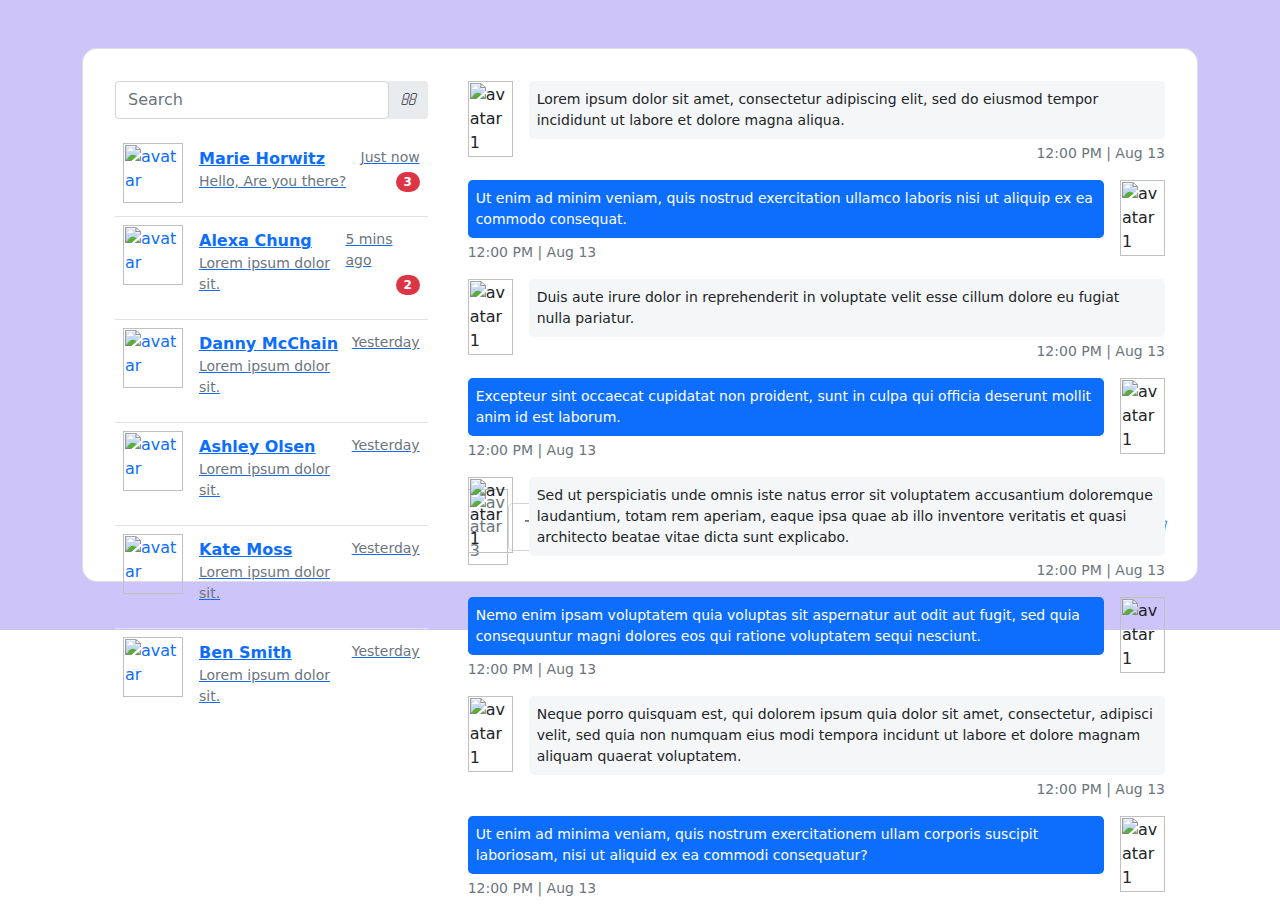
==== chats/index.html @ b4aedae5 "Added profile overview page" ====
<html>
<head>

<link href="https://cdnjs.cloudflare.com/ajax/libs/font-awesome/4.7.0/css/font-awesome.css" type="text/css" rel="stylesheet">
<link href="bootstrap.min.css" rel="stylesheet" id="bootstrap-css">

</head>
<body>
	<section style="background-color: #CDC4F9;">
  <div class="container py-5">

    <div class="row">
      <div class="col-md-12">

        <div class="card" id="chat3" style="border-radius: 15px;">
          <div class="card-body">

            <div class="row">
              <div class="col-md-6 col-lg-5 col-xl-4 mb-4 mb-md-0">

                <div class="p-3">

                  <div class="input-group rounded mb-3">
                    <input type="search" class="form-control rounded" placeholder="Search" aria-label="Search"
                      aria-describedby="search-addon" />
                    <span class="input-group-text border-0" id="search-addon">
                      <i class="fas fa-search"></i>
                    </span>
                  </div>

                  <div data-mdb-perfect-scrollbar="true" style="position: relative; height: 400px">
                    <ul class="list-unstyled mb-0">
                      <li class="p-2 border-bottom">
                        <a href="#!" class="d-flex justify-content-between">
                          <div class="d-flex flex-row">
                            <div>
                              <img
                                src="https://mdbcdn.b-cdn.net/img/Photos/new-templates/bootstrap-chat/ava1-bg.webp"
                                alt="avatar" class="d-flex align-self-center me-3" width="60">
                              <span class="badge bg-success badge-dot"></span>
                            </div>
                            <div class="pt-1">
                              <p class="fw-bold mb-0">Marie Horwitz</p>
                              <p class="small text-muted">Hello, Are you there?</p>
                            </div>
                          </div>
                          <div class="pt-1">
                            <p class="small text-muted mb-1">Just now</p>
                            <span class="badge bg-danger rounded-pill float-end">3</span>
                          </div>
                        </a>
                      </li>
                      <li class="p-2 border-bottom">
                        <a href="#!" class="d-flex justify-content-between">
                          <div class="d-flex flex-row">
                            <div>
                              <img
                                src="https://mdbcdn.b-cdn.net/img/Photos/new-templates/bootstrap-chat/ava2-bg.webp"
                                alt="avatar" class="d-flex align-self-center me-3" width="60">
                              <span class="badge bg-warning badge-dot"></span>
                            </div>
                            <div class="pt-1">
                              <p class="fw-bold mb-0">Alexa Chung</p>
                              <p class="small text-muted">Lorem ipsum dolor sit.</p>
                            </div>
                          </div>
                          <div class="pt-1">
                            <p class="small text-muted mb-1">5 mins ago</p>
                            <span class="badge bg-danger rounded-pill float-end">2</span>
                          </div>
                        </a>
                      </li>
                      <li class="p-2 border-bottom">
                        <a href="#!" class="d-flex justify-content-between">
                          <div class="d-flex flex-row">
                            <div>
                              <img
                                src="https://mdbcdn.b-cdn.net/img/Photos/new-templates/bootstrap-chat/ava3-bg.webp"
                                alt="avatar" class="d-flex align-self-center me-3" width="60">
                              <span class="badge bg-success badge-dot"></span>
                            </div>
                            <div class="pt-1">
                              <p class="fw-bold mb-0">Danny McChain</p>
                              <p class="small text-muted">Lorem ipsum dolor sit.</p>
                            </div>
                          </div>
                          <div class="pt-1">
                            <p class="small text-muted mb-1">Yesterday</p>
                          </div>
                        </a>
                      </li>
                      <li class="p-2 border-bottom">
                        <a href="#!" class="d-flex justify-content-between">
                          <div class="d-flex flex-row">
                            <div>
                              <img
                                src="https://mdbcdn.b-cdn.net/img/Photos/new-templates/bootstrap-chat/ava4-bg.webp"
                                alt="avatar" class="d-flex align-self-center me-3" width="60">
                              <span class="badge bg-danger badge-dot"></span>
                            </div>
                            <div class="pt-1">
                              <p class="fw-bold mb-0">Ashley Olsen</p>
                              <p class="small text-muted">Lorem ipsum dolor sit.</p>
                            </div>
                          </div>
                          <div class="pt-1">
                            <p class="small text-muted mb-1">Yesterday</p>
                          </div>
                        </a>
                      </li>
                      <li class="p-2 border-bottom">
                        <a href="#!" class="d-flex justify-content-between">
                          <div class="d-flex flex-row">
                            <div>
                              <img
                                src="https://mdbcdn.b-cdn.net/img/Photos/new-templates/bootstrap-chat/ava5-bg.webp"
                                alt="avatar" class="d-flex align-self-center me-3" width="60">
                              <span class="badge bg-warning badge-dot"></span>
                            </div>
                            <div class="pt-1">
                              <p class="fw-bold mb-0">Kate Moss</p>
                              <p class="small text-muted">Lorem ipsum dolor sit.</p>
                            </div>
                          </div>
                          <div class="pt-1">
                            <p class="small text-muted mb-1">Yesterday</p>
                          </div>
                        </a>
                      </li>
                      <li class="p-2">
                        <a href="#!" class="d-flex justify-content-between">
                          <div class="d-flex flex-row">
                            <div>
                              <img
                                src="https://mdbcdn.b-cdn.net/img/Photos/new-templates/bootstrap-chat/ava6-bg.webp"
                                alt="avatar" class="d-flex align-self-center me-3" width="60">
                              <span class="badge bg-success badge-dot"></span>
                            </div>
                            <div class="pt-1">
                              <p class="fw-bold mb-0">Ben Smith</p>
                              <p class="small text-muted">Lorem ipsum dolor sit.</p>
                            </div>
                          </div>
                          <div class="pt-1">
                            <p class="small text-muted mb-1">Yesterday</p>
                          </div>
                        </a>
                      </li>
                    </ul>
                  </div>

                </div>

              </div>

              <div class="col-md-6 col-lg-7 col-xl-8">

                <div class="pt-3 pe-3" data-mdb-perfect-scrollbar="true"
                  style="position: relative; height: 400px">

                  <div class="d-flex flex-row justify-content-start">
                    <img src="https://mdbcdn.b-cdn.net/img/Photos/new-templates/bootstrap-chat/ava6-bg.webp"
                      alt="avatar 1" style="width: 45px; height: 100%;">
                    <div>
                      <p class="small p-2 ms-3 mb-1 rounded-3" style="background-color: #f5f6f7;">Lorem ipsum
                        dolor
                        sit amet, consectetur adipiscing elit, sed do eiusmod tempor incididunt ut labore et
                        dolore
                        magna aliqua.</p>
                      <p class="small ms-3 mb-3 rounded-3 text-muted float-end">12:00 PM | Aug 13</p>
                    </div>
                  </div>

                  <div class="d-flex flex-row justify-content-end">
                    <div>
                      <p class="small p-2 me-3 mb-1 text-white rounded-3 bg-primary">Ut enim ad minim veniam,
                        quis
                        nostrud exercitation ullamco laboris nisi ut aliquip ex ea commodo consequat.</p>
                      <p class="small me-3 mb-3 rounded-3 text-muted">12:00 PM | Aug 13</p>
                    </div>
                    <img src="https://mdbcdn.b-cdn.net/img/Photos/new-templates/bootstrap-chat/ava1-bg.webp"
                      alt="avatar 1" style="width: 45px; height: 100%;">
                  </div>

                  <div class="d-flex flex-row justify-content-start">
                    <img src="https://mdbcdn.b-cdn.net/img/Photos/new-templates/bootstrap-chat/ava6-bg.webp"
                      alt="avatar 1" style="width: 45px; height: 100%;">
                    <div>
                      <p class="small p-2 ms-3 mb-1 rounded-3" style="background-color: #f5f6f7;">Duis aute
                        irure
                        dolor in reprehenderit in voluptate velit esse cillum dolore eu fugiat nulla pariatur.
                      </p>
                      <p class="small ms-3 mb-3 rounded-3 text-muted float-end">12:00 PM | Aug 13</p>
                    </div>
                  </div>

                  <div class="d-flex flex-row justify-content-end">
                    <div>
                      <p class="small p-2 me-3 mb-1 text-white rounded-3 bg-primary">Excepteur sint occaecat
                        cupidatat
                        non proident, sunt in culpa qui officia deserunt mollit anim id est laborum.</p>
                      <p class="small me-3 mb-3 rounded-3 text-muted">12:00 PM | Aug 13</p>
                    </div>
                    <img src="https://mdbcdn.b-cdn.net/img/Photos/new-templates/bootstrap-chat/ava1-bg.webp"
                      alt="avatar 1" style="width: 45px; height: 100%;">
                  </div>

                  <div class="d-flex flex-row justify-content-start">
                    <img src="https://mdbcdn.b-cdn.net/img/Photos/new-templates/bootstrap-chat/ava6-bg.webp"
                      alt="avatar 1" style="width: 45px; height: 100%;">
                    <div>
                      <p class="small p-2 ms-3 mb-1 rounded-3" style="background-color: #f5f6f7;">Sed ut
                        perspiciatis
                        unde omnis iste natus error sit voluptatem accusantium doloremque laudantium, totam
                        rem
                        aperiam, eaque ipsa quae ab illo inventore veritatis et quasi architecto beatae vitae
                        dicta
                        sunt explicabo.</p>
                      <p class="small ms-3 mb-3 rounded-3 text-muted float-end">12:00 PM | Aug 13</p>
                    </div>
                  </div>

                  <div class="d-flex flex-row justify-content-end">
                    <div>
                      <p class="small p-2 me-3 mb-1 text-white rounded-3 bg-primary">Nemo enim ipsam
                        voluptatem quia
                        voluptas sit aspernatur aut odit aut fugit, sed quia consequuntur magni dolores eos
                        qui
                        ratione voluptatem sequi nesciunt.</p>
                      <p class="small me-3 mb-3 rounded-3 text-muted">12:00 PM | Aug 13</p>
                    </div>
                    <img src="https://mdbcdn.b-cdn.net/img/Photos/new-templates/bootstrap-chat/ava1-bg.webp"
                      alt="avatar 1" style="width: 45px; height: 100%;">
                  </div>

                  <div class="d-flex flex-row justify-content-start">
                    <img src="https://mdbcdn.b-cdn.net/img/Photos/new-templates/bootstrap-chat/ava6-bg.webp"
                      alt="avatar 1" style="width: 45px; height: 100%;">
                    <div>
                      <p class="small p-2 ms-3 mb-1 rounded-3" style="background-color: #f5f6f7;">Neque porro
                        quisquam
                        est, qui dolorem ipsum quia dolor sit amet, consectetur, adipisci velit, sed quia non
                        numquam
                        eius modi tempora incidunt ut labore et dolore magnam aliquam quaerat voluptatem.</p>
                      <p class="small ms-3 mb-3 rounded-3 text-muted float-end">12:00 PM | Aug 13</p>
                    </div>
                  </div>

                  <div class="d-flex flex-row justify-content-end">
                    <div>
                      <p class="small p-2 me-3 mb-1 text-white rounded-3 bg-primary">Ut enim ad minima veniam,
                        quis
                        nostrum exercitationem ullam corporis suscipit laboriosam, nisi ut aliquid ex ea
                        commodi
                        consequatur?</p>
                      <p class="small me-3 mb-3 rounded-3 text-muted">12:00 PM | Aug 13</p>
                    </div>
                    <img src="https://mdbcdn.b-cdn.net/img/Photos/new-templates/bootstrap-chat/ava1-bg.webp"
                      alt="avatar 1" style="width: 45px; height: 100%;">
                  </div>

                </div>

                <div class="text-muted d-flex justify-content-start align-items-center pe-3 pt-3 mt-2">
                  <img src="https://mdbcdn.b-cdn.net/img/Photos/new-templates/bootstrap-chat/ava6-bg.webp"
                    alt="avatar 3" style="width: 40px; height: 100%;">
                  <input type="text" class="form-control form-control-lg" id="exampleFormControlInput2"
                    placeholder="Type message">
                  <a class="ms-1 text-muted" href="#!"><i class="fas fa-paperclip"></i></a>
                  <a class="ms-3 text-muted" href="#!"><i class="fas fa-smile"></i></a>
                  <a class="ms-3" href="#!"><i class="fas fa-paper-plane"></i></a>
                </div>

              </div>
            </div>

          </div>
        </div>

      </div>
    </div>

  </div>
</section>


<script src="https://maxcdn.bootstrapcdn.com/bootstrap/3.4.1/js/bootstrap.min.js"></script>
<script src="https://ajax.googleapis.com/ajax/libs/jquery/3.6.0/jquery.min.js"></script>
</body>
</html>
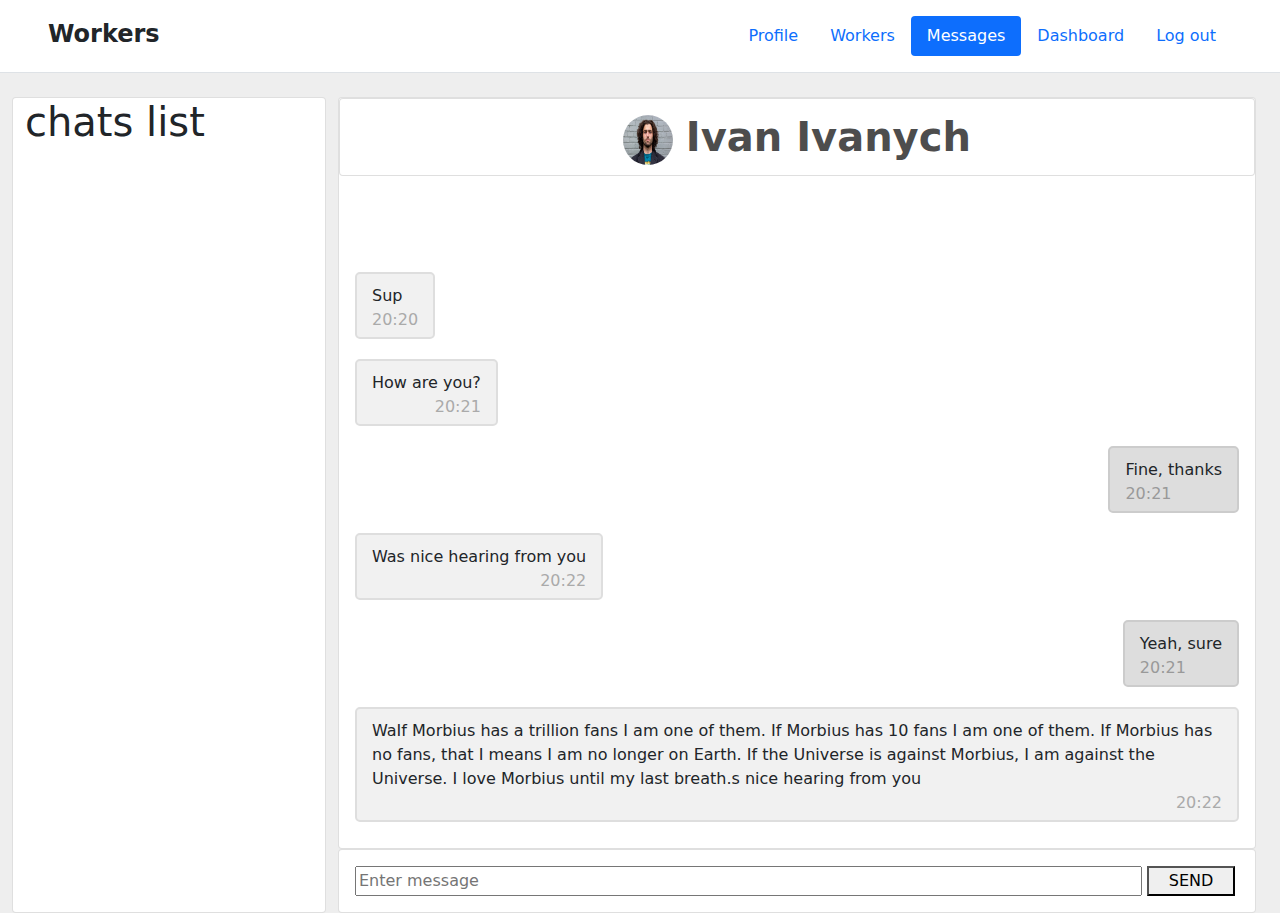
==== commit 00f8183c: "Set up a working chat that can append and prepend messages as well as get messages from keyboard" ====
--- a/chats/index.html
+++ b/chats/index.html
@@ -1,290 +1,79 @@
+<!DOCTYPE html>
 <html>
 <head>
+	<meta name="viewport" content="width=device-width, initial-scale=1">
+	<link href="bootstrap.min.css" rel="stylesheet">
+    <link href="style.css" rel="stylesheet">
+	
+    <script src="https://ajax.googleapis.com/ajax/libs/jquery/3.6.0/jquery.min.js"></script>
+    <script src="main.js"></script>
+	<script src="message-rendering.js"></script>
+	<script src="message-requests.js"></script>
+	
+    <meta name="viewport" content="width=device-width, initial-scale=1.0">
+</head>
 
-<link href="https://cdnjs.cloudflare.com/ajax/libs/font-awesome/4.7.0/css/font-awesome.css" type="text/css" rel="stylesheet">
-<link href="bootstrap.min.css" rel="stylesheet" id="bootstrap-css">
-
-</head>
 <body>
-	<section style="background-color: #CDC4F9;">
-  <div class="container py-5">
-
-    <div class="row">
-      <div class="col-md-12">
-
-        <div class="card" id="chat3" style="border-radius: 15px;">
-          <div class="card-body">
-
-            <div class="row">
-              <div class="col-md-6 col-lg-5 col-xl-4 mb-4 mb-md-0">
-
-                <div class="p-3">
-
-                  <div class="input-group rounded mb-3">
-                    <input type="search" class="form-control rounded" placeholder="Search" aria-label="Search"
-                      aria-describedby="search-addon" />
-                    <span class="input-group-text border-0" id="search-addon">
-                      <i class="fas fa-search"></i>
-                    </span>
-                  </div>
-
-                  <div data-mdb-perfect-scrollbar="true" style="position: relative; height: 400px">
-                    <ul class="list-unstyled mb-0">
-                      <li class="p-2 border-bottom">
-                        <a href="#!" class="d-flex justify-content-between">
-                          <div class="d-flex flex-row">
-                            <div>
-                              <img
-                                src="https://mdbcdn.b-cdn.net/img/Photos/new-templates/bootstrap-chat/ava1-bg.webp"
-                                alt="avatar" class="d-flex align-self-center me-3" width="60">
-                              <span class="badge bg-success badge-dot"></span>
-                            </div>
-                            <div class="pt-1">
-                              <p class="fw-bold mb-0">Marie Horwitz</p>
-                              <p class="small text-muted">Hello, Are you there?</p>
-                            </div>
-                          </div>
-                          <div class="pt-1">
-                            <p class="small text-muted mb-1">Just now</p>
-                            <span class="badge bg-danger rounded-pill float-end">3</span>
-                          </div>
-                        </a>
-                      </li>
-                      <li class="p-2 border-bottom">
-                        <a href="#!" class="d-flex justify-content-between">
-                          <div class="d-flex flex-row">
-                            <div>
-                              <img
-                                src="https://mdbcdn.b-cdn.net/img/Photos/new-templates/bootstrap-chat/ava2-bg.webp"
-                                alt="avatar" class="d-flex align-self-center me-3" width="60">
-                              <span class="badge bg-warning badge-dot"></span>
-                            </div>
-                            <div class="pt-1">
-                              <p class="fw-bold mb-0">Alexa Chung</p>
-                              <p class="small text-muted">Lorem ipsum dolor sit.</p>
-                            </div>
-                          </div>
-                          <div class="pt-1">
-                            <p class="small text-muted mb-1">5 mins ago</p>
-                            <span class="badge bg-danger rounded-pill float-end">2</span>
-                          </div>
-                        </a>
-                      </li>
-                      <li class="p-2 border-bottom">
-                        <a href="#!" class="d-flex justify-content-between">
-                          <div class="d-flex flex-row">
-                            <div>
-                              <img
-                                src="https://mdbcdn.b-cdn.net/img/Photos/new-templates/bootstrap-chat/ava3-bg.webp"
-                                alt="avatar" class="d-flex align-self-center me-3" width="60">
-                              <span class="badge bg-success badge-dot"></span>
-                            </div>
-                            <div class="pt-1">
-                              <p class="fw-bold mb-0">Danny McChain</p>
-                              <p class="small text-muted">Lorem ipsum dolor sit.</p>
-                            </div>
-                          </div>
-                          <div class="pt-1">
-                            <p class="small text-muted mb-1">Yesterday</p>
-                          </div>
-                        </a>
-                      </li>
-                      <li class="p-2 border-bottom">
-                        <a href="#!" class="d-flex justify-content-between">
-                          <div class="d-flex flex-row">
-                            <div>
-                              <img
-                                src="https://mdbcdn.b-cdn.net/img/Photos/new-templates/bootstrap-chat/ava4-bg.webp"
-                                alt="avatar" class="d-flex align-self-center me-3" width="60">
-                              <span class="badge bg-danger badge-dot"></span>
-                            </div>
-                            <div class="pt-1">
-                              <p class="fw-bold mb-0">Ashley Olsen</p>
-                              <p class="small text-muted">Lorem ipsum dolor sit.</p>
-                            </div>
-                          </div>
-                          <div class="pt-1">
-                            <p class="small text-muted mb-1">Yesterday</p>
-                          </div>
-                        </a>
-                      </li>
-                      <li class="p-2 border-bottom">
-                        <a href="#!" class="d-flex justify-content-between">
-                          <div class="d-flex flex-row">
-                            <div>
-                              <img
-                                src="https://mdbcdn.b-cdn.net/img/Photos/new-templates/bootstrap-chat/ava5-bg.webp"
-                                alt="avatar" class="d-flex align-self-center me-3" width="60">
-                              <span class="badge bg-warning badge-dot"></span>
-                            </div>
-                            <div class="pt-1">
-                              <p class="fw-bold mb-0">Kate Moss</p>
-                              <p class="small text-muted">Lorem ipsum dolor sit.</p>
-                            </div>
-                          </div>
-                          <div class="pt-1">
-                            <p class="small text-muted mb-1">Yesterday</p>
-                          </div>
-                        </a>
-                      </li>
-                      <li class="p-2">
-                        <a href="#!" class="d-flex justify-content-between">
-                          <div class="d-flex flex-row">
-                            <div>
-                              <img
-                                src="https://mdbcdn.b-cdn.net/img/Photos/new-templates/bootstrap-chat/ava6-bg.webp"
-                                alt="avatar" class="d-flex align-self-center me-3" width="60">
-                              <span class="badge bg-success badge-dot"></span>
-                            </div>
-                            <div class="pt-1">
-                              <p class="fw-bold mb-0">Ben Smith</p>
-                              <p class="small text-muted">Lorem ipsum dolor sit.</p>
-                            </div>
-                          </div>
-                          <div class="pt-1">
-                            <p class="small text-muted mb-1">Yesterday</p>
-                          </div>
-                        </a>
-                      </li>
-                    </ul>
-                  </div>
-
-                </div>
-
-              </div>
-
-              <div class="col-md-6 col-lg-7 col-xl-8">
-
-                <div class="pt-3 pe-3" data-mdb-perfect-scrollbar="true"
-                  style="position: relative; height: 400px">
-
-                  <div class="d-flex flex-row justify-content-start">
-                    <img src="https://mdbcdn.b-cdn.net/img/Photos/new-templates/bootstrap-chat/ava6-bg.webp"
-                      alt="avatar 1" style="width: 45px; height: 100%;">
-                    <div>
-                      <p class="small p-2 ms-3 mb-1 rounded-3" style="background-color: #f5f6f7;">Lorem ipsum
-                        dolor
-                        sit amet, consectetur adipiscing elit, sed do eiusmod tempor incididunt ut labore et
-                        dolore
-                        magna aliqua.</p>
-                      <p class="small ms-3 mb-3 rounded-3 text-muted float-end">12:00 PM | Aug 13</p>
-                    </div>
-                  </div>
-
-                  <div class="d-flex flex-row justify-content-end">
-                    <div>
-                      <p class="small p-2 me-3 mb-1 text-white rounded-3 bg-primary">Ut enim ad minim veniam,
-                        quis
-                        nostrud exercitation ullamco laboris nisi ut aliquip ex ea commodo consequat.</p>
-                      <p class="small me-3 mb-3 rounded-3 text-muted">12:00 PM | Aug 13</p>
-                    </div>
-                    <img src="https://mdbcdn.b-cdn.net/img/Photos/new-templates/bootstrap-chat/ava1-bg.webp"
-                      alt="avatar 1" style="width: 45px; height: 100%;">
-                  </div>
-
-                  <div class="d-flex flex-row justify-content-start">
-                    <img src="https://mdbcdn.b-cdn.net/img/Photos/new-templates/bootstrap-chat/ava6-bg.webp"
-                      alt="avatar 1" style="width: 45px; height: 100%;">
-                    <div>
-                      <p class="small p-2 ms-3 mb-1 rounded-3" style="background-color: #f5f6f7;">Duis aute
-                        irure
-                        dolor in reprehenderit in voluptate velit esse cillum dolore eu fugiat nulla pariatur.
-                      </p>
-                      <p class="small ms-3 mb-3 rounded-3 text-muted float-end">12:00 PM | Aug 13</p>
-                    </div>
-                  </div>
-
-                  <div class="d-flex flex-row justify-content-end">
-                    <div>
-                      <p class="small p-2 me-3 mb-1 text-white rounded-3 bg-primary">Excepteur sint occaecat
-                        cupidatat
-                        non proident, sunt in culpa qui officia deserunt mollit anim id est laborum.</p>
-                      <p class="small me-3 mb-3 rounded-3 text-muted">12:00 PM | Aug 13</p>
-                    </div>
-                    <img src="https://mdbcdn.b-cdn.net/img/Photos/new-templates/bootstrap-chat/ava1-bg.webp"
-                      alt="avatar 1" style="width: 45px; height: 100%;">
-                  </div>
-
-                  <div class="d-flex flex-row justify-content-start">
-                    <img src="https://mdbcdn.b-cdn.net/img/Photos/new-templates/bootstrap-chat/ava6-bg.webp"
-                      alt="avatar 1" style="width: 45px; height: 100%;">
-                    <div>
-                      <p class="small p-2 ms-3 mb-1 rounded-3" style="background-color: #f5f6f7;">Sed ut
-                        perspiciatis
-                        unde omnis iste natus error sit voluptatem accusantium doloremque laudantium, totam
-                        rem
-                        aperiam, eaque ipsa quae ab illo inventore veritatis et quasi architecto beatae vitae
-                        dicta
-                        sunt explicabo.</p>
-                      <p class="small ms-3 mb-3 rounded-3 text-muted float-end">12:00 PM | Aug 13</p>
-                    </div>
-                  </div>
-
-                  <div class="d-flex flex-row justify-content-end">
-                    <div>
-                      <p class="small p-2 me-3 mb-1 text-white rounded-3 bg-primary">Nemo enim ipsam
-                        voluptatem quia
-                        voluptas sit aspernatur aut odit aut fugit, sed quia consequuntur magni dolores eos
-                        qui
-                        ratione voluptatem sequi nesciunt.</p>
-                      <p class="small me-3 mb-3 rounded-3 text-muted">12:00 PM | Aug 13</p>
-                    </div>
-                    <img src="https://mdbcdn.b-cdn.net/img/Photos/new-templates/bootstrap-chat/ava1-bg.webp"
-                      alt="avatar 1" style="width: 45px; height: 100%;">
-                  </div>
-
-                  <div class="d-flex flex-row justify-content-start">
-                    <img src="https://mdbcdn.b-cdn.net/img/Photos/new-templates/bootstrap-chat/ava6-bg.webp"
-                      alt="avatar 1" style="width: 45px; height: 100%;">
-                    <div>
-                      <p class="small p-2 ms-3 mb-1 rounded-3" style="background-color: #f5f6f7;">Neque porro
-                        quisquam
-                        est, qui dolorem ipsum quia dolor sit amet, consectetur, adipisci velit, sed quia non
-                        numquam
-                        eius modi tempora incidunt ut labore et dolore magnam aliquam quaerat voluptatem.</p>
-                      <p class="small ms-3 mb-3 rounded-3 text-muted float-end">12:00 PM | Aug 13</p>
-                    </div>
-                  </div>
-
-                  <div class="d-flex flex-row justify-content-end">
-                    <div>
-                      <p class="small p-2 me-3 mb-1 text-white rounded-3 bg-primary">Ut enim ad minima veniam,
-                        quis
-                        nostrum exercitationem ullam corporis suscipit laboriosam, nisi ut aliquid ex ea
-                        commodi
-                        consequatur?</p>
-                      <p class="small me-3 mb-3 rounded-3 text-muted">12:00 PM | Aug 13</p>
-                    </div>
-                    <img src="https://mdbcdn.b-cdn.net/img/Photos/new-templates/bootstrap-chat/ava1-bg.webp"
-                      alt="avatar 1" style="width: 45px; height: 100%;">
-                  </div>
-
-                </div>
-
-                <div class="text-muted d-flex justify-content-start align-items-center pe-3 pt-3 mt-2">
-                  <img src="https://mdbcdn.b-cdn.net/img/Photos/new-templates/bootstrap-chat/ava6-bg.webp"
-                    alt="avatar 3" style="width: 40px; height: 100%;">
-                  <input type="text" class="form-control form-control-lg" id="exampleFormControlInput2"
-                    placeholder="Type message">
-                  <a class="ms-1 text-muted" href="#!"><i class="fas fa-paperclip"></i></a>
-                  <a class="ms-3 text-muted" href="#!"><i class="fas fa-smile"></i></a>
-                  <a class="ms-3" href="#!"><i class="fas fa-paper-plane"></i></a>
-                </div>
-
-              </div>
-            </div>
-
-          </div>
-        </div>
-
-      </div>
+	<div class="container-fluid" style="background-color: rgb(255, 255, 255);">
+      <header class="d-flex flex-wrap py-3 mb-4 border-bottom">
+        <a href="index.html" class="d-flexalign-items-center mb-3 mb-md-0 me-md-auto text-dark text-decoration-none">
+			<span class="fs-4 px-5"><b>Workers</b></span>
+        </a>
+  
+        <ul class="nav nav-pills px-5">
+          <li class="nav-item"><a href="../profile/index.html" class="nav-link">Profile</a></li>
+          <li class="nav-item"><a href="#" class="nav-link">Workers</a></li>
+          <li class="nav-item"><a href="#" class="nav-link active">Messages</a></li>
+          <li class="nav-item"><a href="#" class="nav-link">Dashboard</a></li>
+          <li class="nav-item"><a href="../login/index.html" class="nav-link">Log out</a></li>
+        </ul>
+      </header>
     </div>
 
-  </div>
-</section>
+	<div class="container-fluid px-4" >
+		<div class="row">
+			<!-- chats list -->
+			<div class="col-sm-3 card">
+				<div>
+					<h1>chats list</h1>
+				</div>
+			</div>
 
 
-<script src="https://maxcdn.bootstrapcdn.com/bootstrap/3.4.1/js/bootstrap.min.js"></script>
-<script src="https://ajax.googleapis.com/ajax/libs/jquery/3.6.0/jquery.min.js"></script>
+			<!-- current chat -->
+
+			<div class="col-sm-9">
+				<div class="card">
+					<div class="container-fluid py-2 align-items-center card">
+						<a href="../profile/index.html">
+							<span class="fs-1 align-middle">
+								<img src="guy1.jpg" alt="Avatar" class="img-fluid">
+								<b>Ivan Ivanych</b>
+							</span>
+						</a>
+					</div>
+					<div class="card-body">
+					
+						<div class="overflow-auto" id="chat" style="height: 40em;">		
+							<div id="chat-start" style="display: none;"></div>
+								<!-- messages go here -->
+							<div id="chat-end" style="display: none;"></div>
+						</div>
+
+					</div>
+				</div>
+
+				<div class="card">
+					<div class="card-body">
+							<input type="text" style="width:89%" placeholder="Enter message">
+							<button style="width:10%">SEND</button>
+					</div>
+				</div>
+
+			</div>
+
+		</div>
+	</div>
+	
 </body>
-</html>+</html>
--- a/chats/style.css
+++ b/chats/style.css
@@ -0,0 +1,88 @@
+body {
+  background-color: #eee;
+}
+
+.row.equal {
+  display: flex;
+  flex-wrap: wrap;
+}
+
+.container-fluid {
+  padding-right:0;
+  padding-left:0;
+  margin-right:auto;
+  margin-left:auto
+}
+
+.message{
+  border: 2px solid #dedede;
+  background-color: #f1f1f1;
+  border-radius: 5px;
+  padding-right: 15px;
+  padding-left: 15px;
+  padding-top: 10px;
+  padding-bottom: 5px;
+  
+  margin: 10px 0;
+  max-width: fit-content;
+}
+
+.darker {
+  border-color: #ccc;
+  background-color: #ddd;
+  margin-left: auto; 
+}
+
+.message p {
+  margin-bottom: 0;
+}
+
+.container::after {
+  content: "";
+  clear: both;
+  display: table;
+}
+
+.container img {
+  float: left;
+  width: 60px;
+  height: 60px;
+  margin-right: 20px;
+  border-radius: 50%;
+}
+
+.container img.right {
+  float: right;
+  margin-left: 20px;
+  margin-right:0;
+}
+
+.time-right {
+  float: right;
+  color: #aaa;
+}
+
+.time-left {
+  float: left;
+  color: #999;
+}
+
+.overflow-auto {
+  display: flex; 
+  flex-direction: column-reverse;
+}
+
+a { 
+  text-decoration: none;
+  color: rgb(77, 77, 77);
+}
+a:hover{ 
+  text-decoration: none;
+  color: rgb(128, 128, 128);
+}
+
+.img-fluid {
+  border-radius: 100%;
+  width: 50px;
+  height: 50px;
+}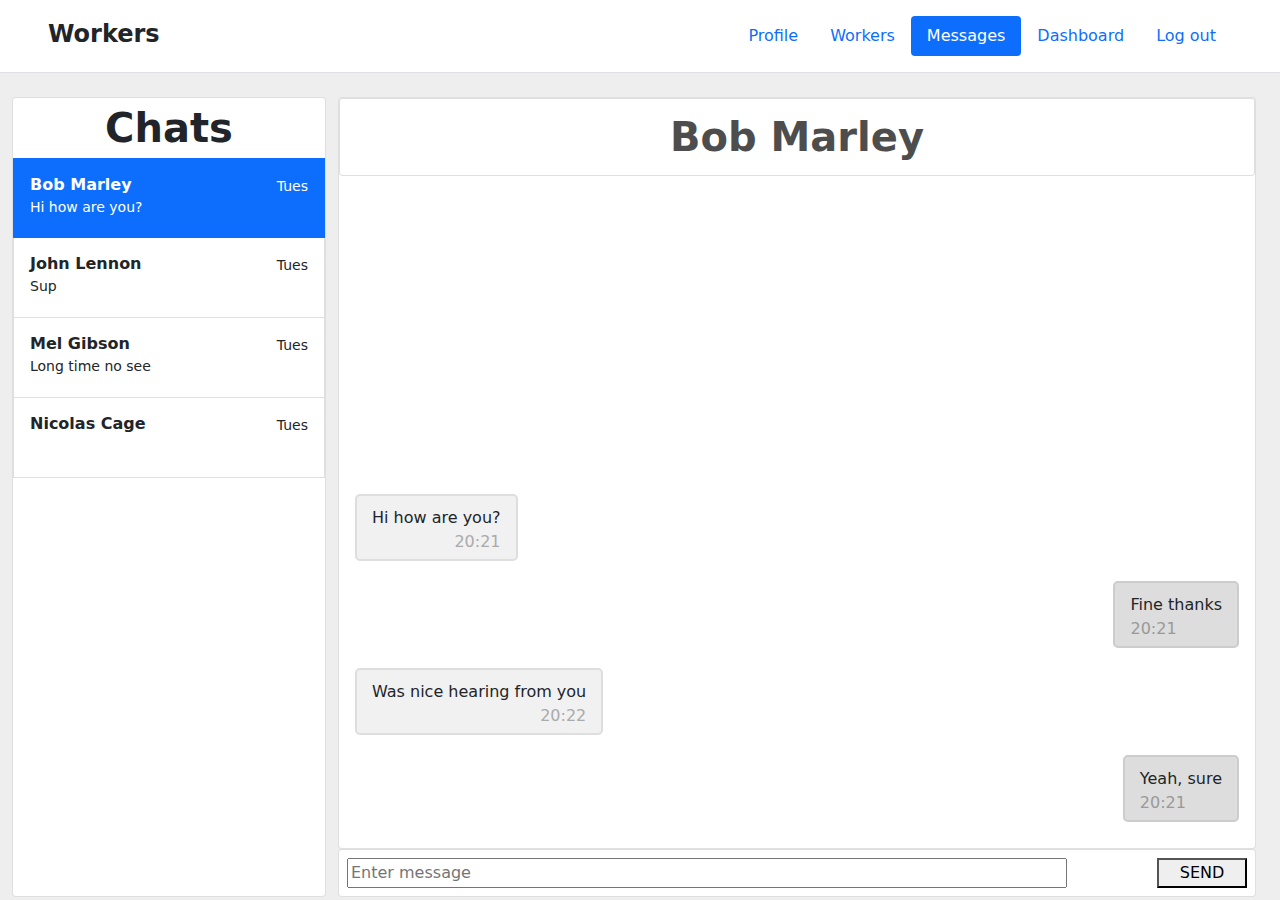
==== commit 4b6d25e1: "Merge branch 'dev' into 'main'" ====
--- a/chats/index.html
+++ b/chats/index.html
@@ -3,14 +3,18 @@
 <head>
 	<meta name="viewport" content="width=device-width, initial-scale=1">
 	<link href="bootstrap.min.css" rel="stylesheet">
-    <link href="style.css" rel="stylesheet">
+  <link href="style.css" rel="stylesheet">
+
+  <script src="https://ajax.googleapis.com/ajax/libs/jquery/3.6.0/jquery.min.js"></script>
+  <script src="main.js"></script>
+
+	<script src="message-rendering.js"></script>
+	<script src="message-requesting.js"></script>
+
+	<script src="chats-rendering.js"></script>
+	<script src="chats-requesting.js"></script>
 	
-    <script src="https://ajax.googleapis.com/ajax/libs/jquery/3.6.0/jquery.min.js"></script>
-    <script src="main.js"></script>
-	<script src="message-rendering.js"></script>
-	<script src="message-requests.js"></script>
-	
-    <meta name="viewport" content="width=device-width, initial-scale=1.0">
+  <meta name="viewport" content="width=device-width, initial-scale=1.0">
 </head>
 
 <body>
@@ -22,54 +26,57 @@
   
         <ul class="nav nav-pills px-5">
           <li class="nav-item"><a href="../profile/index.html" class="nav-link">Profile</a></li>
-          <li class="nav-item"><a href="#" class="nav-link">Workers</a></li>
+          <li class="nav-item"><a href="../workers/index.html" class="nav-link">Workers</a></li>
           <li class="nav-item"><a href="#" class="nav-link active">Messages</a></li>
-          <li class="nav-item"><a href="#" class="nav-link">Dashboard</a></li>
+          <li class="nav-item"><a href="../dashboard/index.html" class="nav-link">Dashboard</a></li>
           <li class="nav-item"><a href="../login/index.html" class="nav-link">Log out</a></li>
         </ul>
       </header>
     </div>
-
+	
+	
+	<!-- chats list -->
+	
 	<div class="container-fluid px-4" >
 		<div class="row">
+
 			<!-- chats list -->
-			<div class="col-sm-3 card">
-				<div>
-					<h1>chats list</h1>
-				</div>
-			</div>
+			<div class="card col-sm-3 px-0" style="max-height: 50em;">
+				<div class="container-fluid d-flex justify-content-center">
+						<b class="text-center fs-1">Chats</b>
+				</div>					
+
+			<div class="overflow-auto container-fluid" id="chats-list">
+	      
+	      <!-- chats go here -->
+	      <div id="chats-list-start" style="display: none;"></div>
+		  </div>
+		</div>
 
 
 			<!-- current chat -->
-
 			<div class="col-sm-9">
 				<div class="card">
 					<div class="container-fluid py-2 align-items-center card">
 						<a href="../profile/index.html">
-							<span class="fs-1 align-middle">
-								<img src="guy1.jpg" alt="Avatar" class="img-fluid">
-								<b>Ivan Ivanych</b>
-							</span>
+							<b id='chat-heading' class="fs-1"></b>
 						</a>
 					</div>
 					<div class="card-body">
-					
 						<div class="overflow-auto" id="chat" style="height: 40em;">		
 							<div id="chat-start" style="display: none;"></div>
 								<!-- messages go here -->
 							<div id="chat-end" style="display: none;"></div>
 						</div>
-
 					</div>
 				</div>
 
 				<div class="card">
-					<div class="card-body">
-							<input type="text" style="width:89%" placeholder="Enter message">
-							<button style="width:10%">SEND</button>
+					<div class="m-2 d-flex justify-content-between">
+							<input type="text" style="width:80%" placeholder="Enter message">
+							<button id="send-message-button" style="width:10%">SEND</button>
 					</div>
 				</div>
-
 			</div>
 
 		</div>
--- a/chats/style.css
+++ b/chats/style.css
@@ -67,7 +67,7 @@
   color: #999;
 }
 
-.overflow-auto {
+.overflow-auto[id='chat'] {
   display: flex; 
   flex-direction: column-reverse;
 }
@@ -85,4 +85,12 @@
   border-radius: 100%;
   width: 50px;
   height: 50px;
+}
+
+#chats-list {
+  max-height: 89%; 
+}
+
+.chat {
+  height: 5rem;
 }